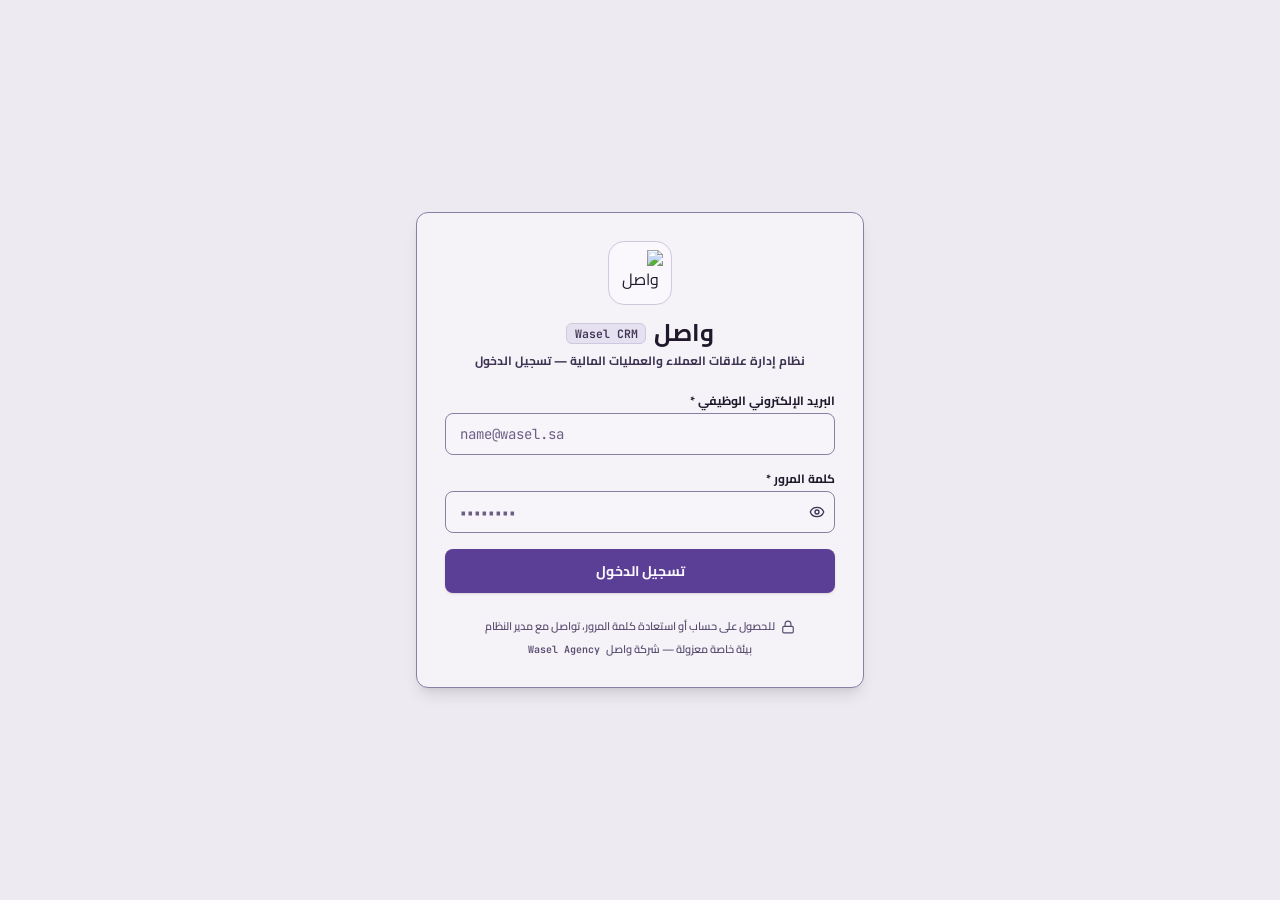
==== wasel/index.html @ 28b4db6e "feat(wasel-crm): enterprise UI/UX redesign, EGP+SAR HR payroll, Recharts, TanStack Query/Table, Sign" ====
<!doctype html>
<html lang="ar" dir="rtl">
  <head>
    <meta charset="UTF-8" />
    <meta name="viewport" content="width=device-width, initial-scale=1.0" />
    <title>نظام واصل — إدارة علاقات العملاء والمبيعات</title>
    <meta name="description" content="نظام واصل المتكامل لإدارة علاقات العملاء والمبيعات والتيلي سيلز وإدخال بيانات المتاجر وإدارة الحسابات والمحاسبة وتوزيع الأرباح." />
    <meta property="og:title" content="نظام واصل — إدارة علاقات العملاء والمبيعات" />
    <meta property="og:description" content="منصة واصل المتكاملة لإدارة المبيعات، التيلي سيلز، أرينا المسابقات، التجديدات، والمحاسبة المالية." />
    <meta property="og:type" content="website" />
    <meta name="twitter:card" content="summary_large_image" />
    <link rel="icon" type="image/png" href="/favicon.png" />
    <script type="module" crossorigin src="/assets/wasel-BfcYK99M.js"></script>
    <link rel="stylesheet" crossorigin href="/assets/wasel-CGT8WGw8.css">
  </head>
  <body>
    <div id="root"></div>
  </body>
</html>
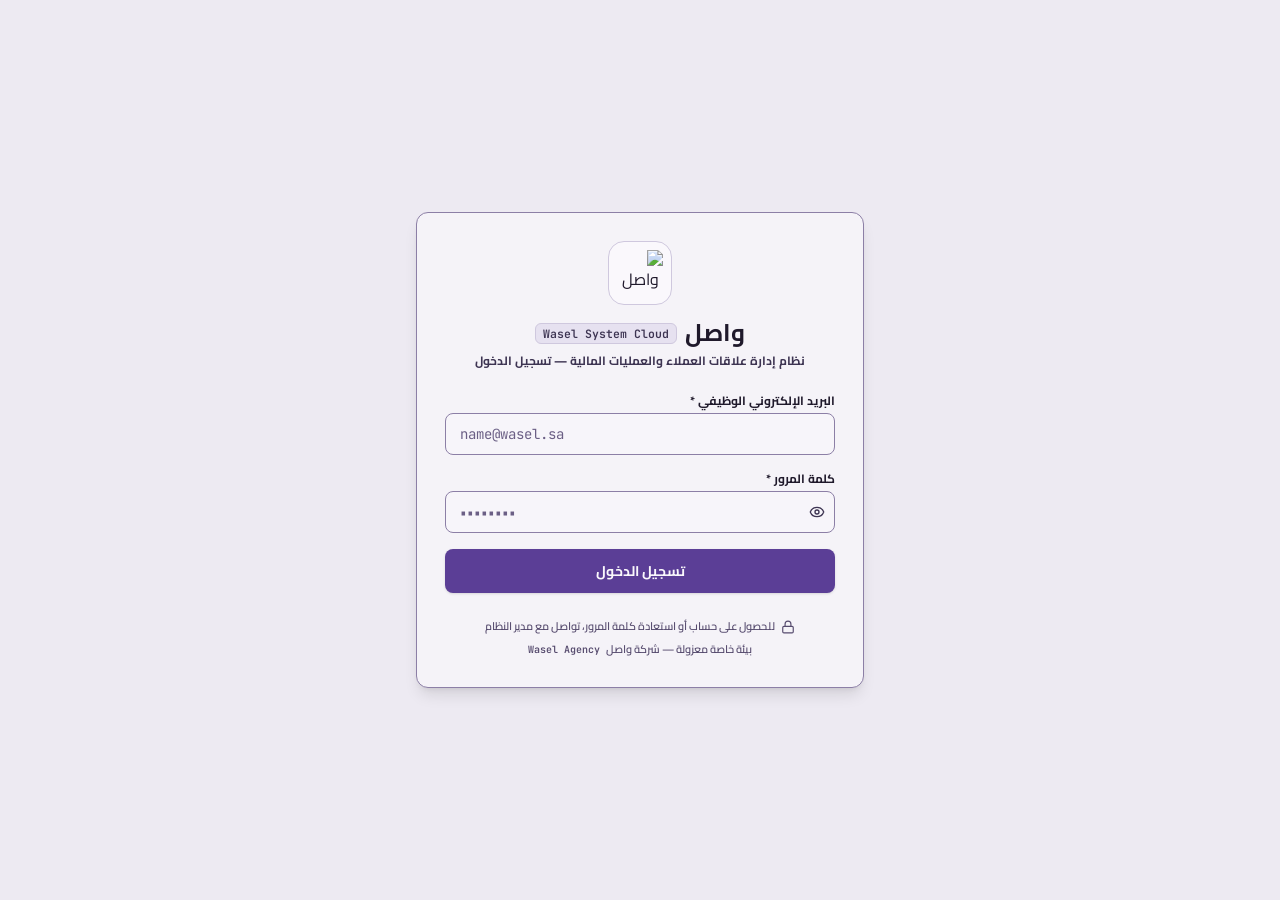
==== commit dfd96aff: "feat(wasel-system-cloud): rebrand UI badge to Wasel System Cloud" ====
--- a/wasel/index.html
+++ b/wasel/index.html
@@ -3,15 +3,15 @@
   <head>
     <meta charset="UTF-8" />
     <meta name="viewport" content="width=device-width, initial-scale=1.0" />
-    <title>نظام واصل — إدارة علاقات العملاء والمبيعات</title>
-    <meta name="description" content="نظام واصل المتكامل لإدارة علاقات العملاء والمبيعات والتيلي سيلز وإدخال بيانات المتاجر وإدارة الحسابات والمحاسبة وتوزيع الأرباح." />
-    <meta property="og:title" content="نظام واصل — إدارة علاقات العملاء والمبيعات" />
+    <title>نظام واصل السحابي — Wasel System Cloud</title>
+    <meta name="description" content="نظام واصل السحابي المتكامل لإدارة علاقات العملاء والمبيعات والتيلي سيلز وإدخال بيانات المتاجر وإدارة الحسابات والمحاسبة وتوزيع الأرباح." />
+    <meta property="og:title" content="نظام واصل السحابي — Wasel System Cloud" />
     <meta property="og:description" content="منصة واصل المتكاملة لإدارة المبيعات، التيلي سيلز، أرينا المسابقات، التجديدات، والمحاسبة المالية." />
     <meta property="og:type" content="website" />
     <meta name="twitter:card" content="summary_large_image" />
     <link rel="icon" type="image/png" href="/favicon.png" />
-    <script type="module" crossorigin src="/assets/wasel-BfcYK99M.js"></script>
-    <link rel="stylesheet" crossorigin href="/assets/wasel-CGT8WGw8.css">
+    <script type="module" crossorigin src="/assets/wasel-Dhxzss3-.js"></script>
+    <link rel="stylesheet" crossorigin href="/assets/wasel-CeIbd-k8.css">
   </head>
   <body>
     <div id="root"></div>
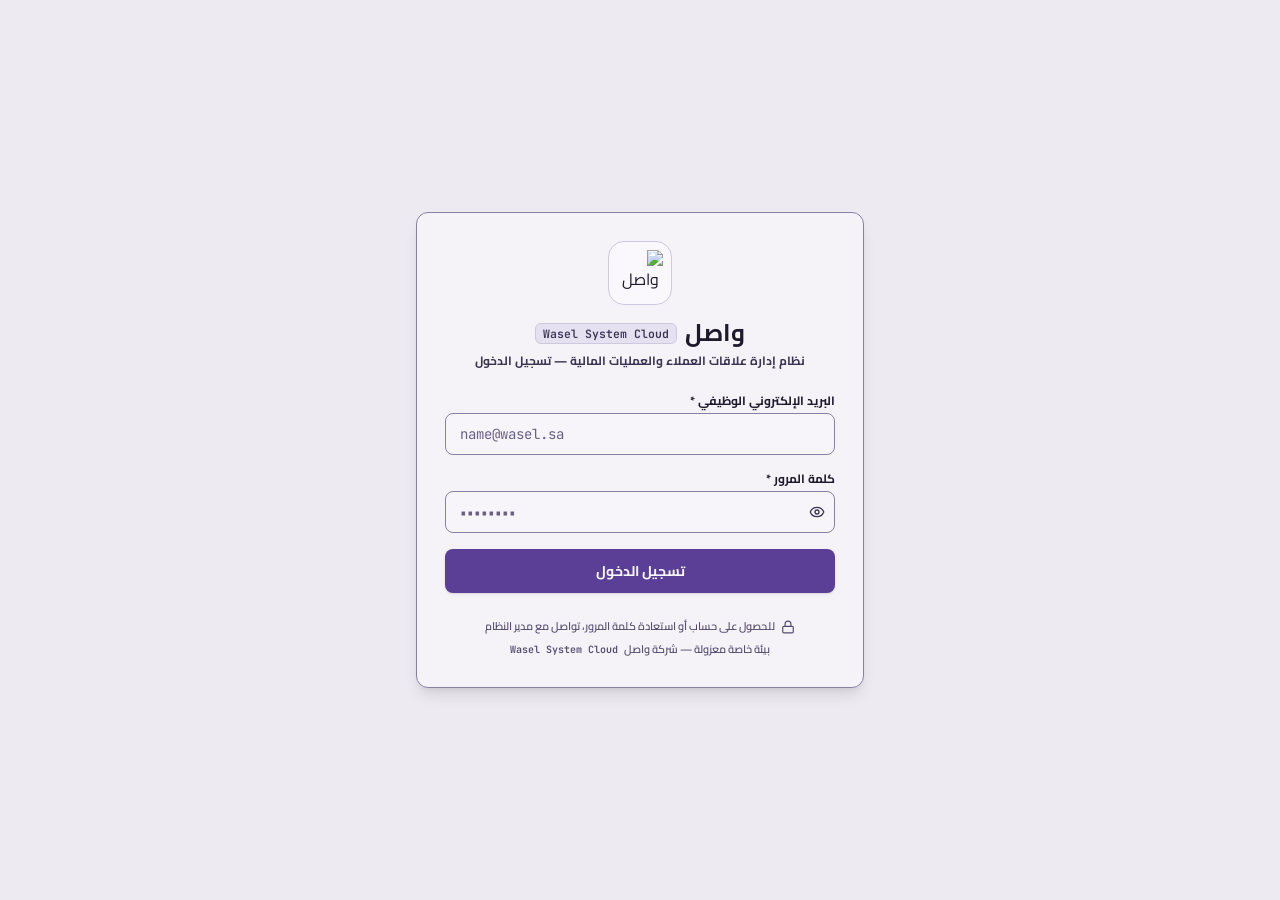
==== commit 9e0fb159: "chore(wasel-system-cloud): final polish and zero-state client handover" ====
--- a/wasel/index.html
+++ b/wasel/index.html
@@ -10,7 +10,7 @@
     <meta property="og:type" content="website" />
     <meta name="twitter:card" content="summary_large_image" />
     <link rel="icon" type="image/png" href="/favicon.png" />
-    <script type="module" crossorigin src="/assets/wasel-Dhxzss3-.js"></script>
+    <script type="module" crossorigin src="/assets/wasel-C8xQOF1l.js"></script>
     <link rel="stylesheet" crossorigin href="/assets/wasel-CeIbd-k8.css">
   </head>
   <body>
